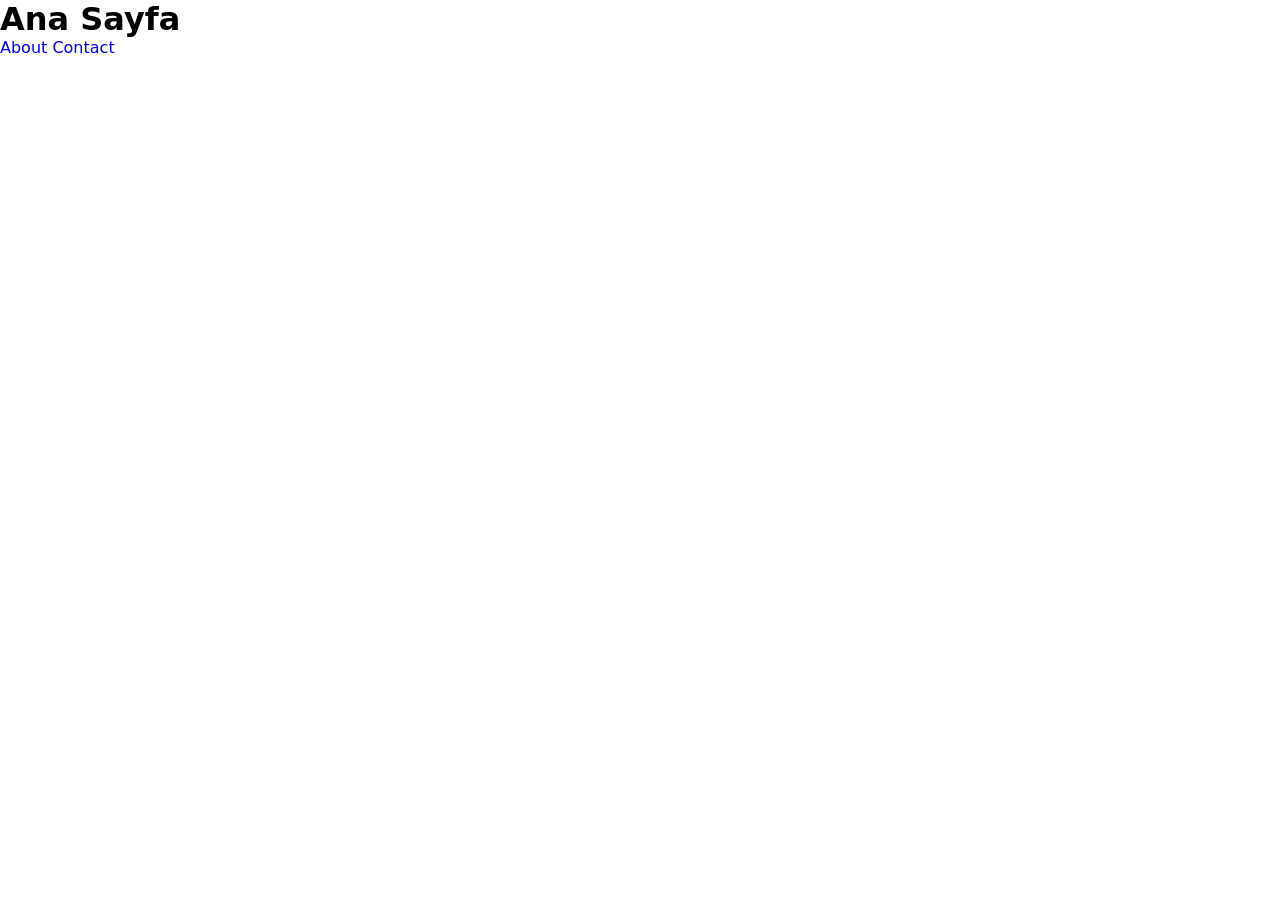
==== index.html @ de40b2c1 "Add files via upload" ====
<!doctype html>
<html lang="tr">

<head>
  <meta charset="utf-8" />
  <meta name="viewport" content="width=device-width, initial-scale=1.0" />
  <link rel="stylesheet" href="style.css" />
</head>

<body>
  <h1>Ana Sayfa</h1>
  <a href="/about">About</a>
  <a href="/contact">Contact</a>

  <script  src="script.js"></script>
</body>

</html>
---- style.css ----
*,
*::before,
*::after {
  margin: 0;
  padding: 0;
  box-sizing: border-box;
}

ul,
ol {
  list-style-type: none;
}

a {
  display: inline-block;
  text-decoration: none;
}

img,
label {
  display: block;
}

button {
  border: none;
  outline: none;
  background-color: transparent;
  cursor: pointer;
  transition: all .2s ease;
}

button:active {
  transform: scale(.92);
}

html {
  font-family: system-ui, -apple-system, BlinkMacSystemFont, 'Segoe UI', Roboto, Oxygen, Ubuntu, Cantarell, 'Open Sans', 'Helvetica Neue', sans-serif;
}

[data-theme="light"] {
  --bg: #f7f7f7;
  --txt: #111;
}

[data-theme="dark"] {
  --bg: #111;
  --txt: #f7f7f7;
}
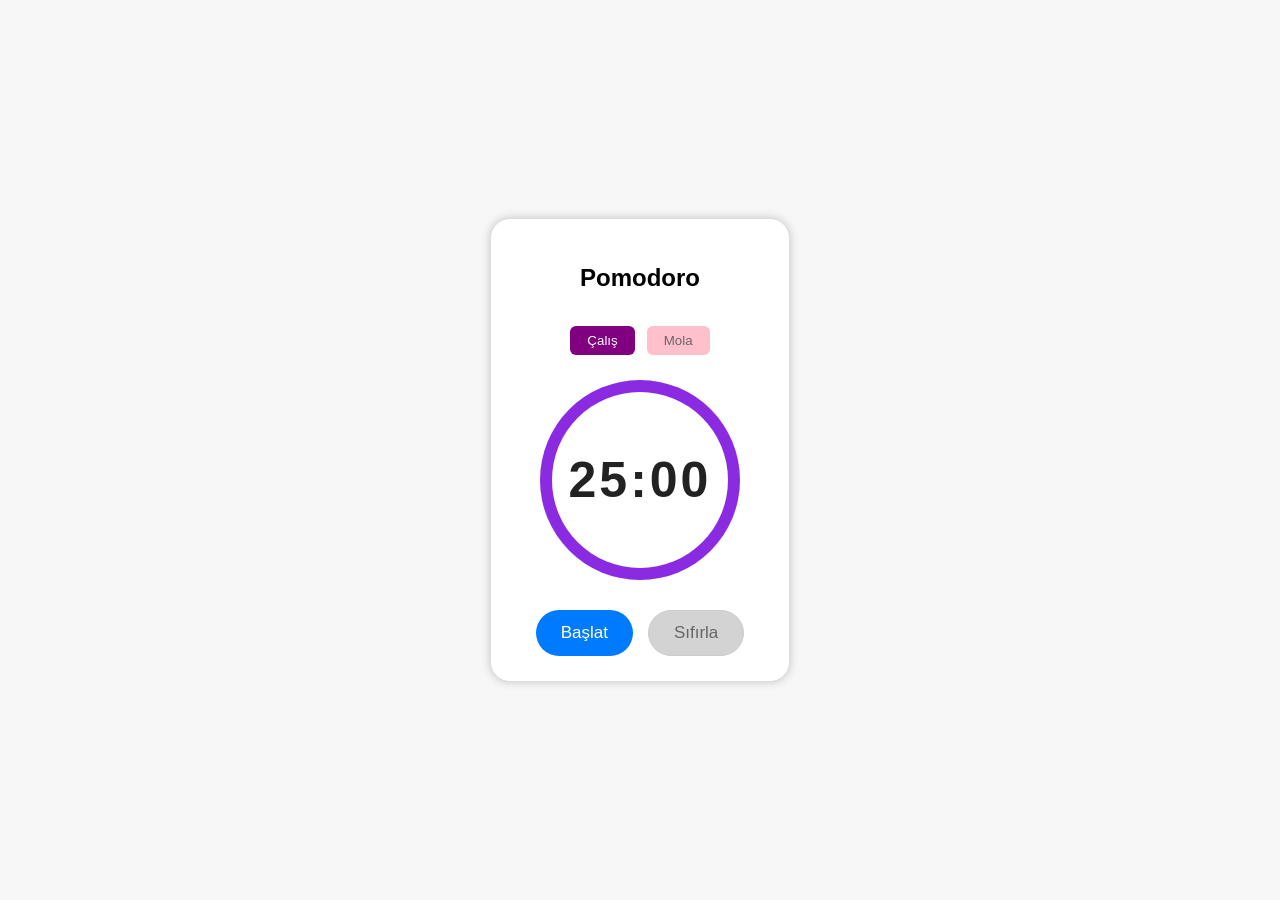
==== commit 3e7f9cae: "Add files via upload" ====
--- a/index.html
+++ b/index.html
@@ -1,18 +1,27 @@
 <!doctype html>
-<html lang="tr">
-
-<head>
-  <meta charset="utf-8" />
-  <meta name="viewport" content="width=device-width, initial-scale=1.0" />
-  <link rel="stylesheet" href="style.css" />
-</head>
-
-<body>
-  <h1>Ana Sayfa</h1>
-  <a href="/about">About</a>
-  <a href="/contact">Contact</a>
-
-  <script  src="script.js"></script>
-</body>
-
+<html>
+  <head>
+    <meta charset="utf-8" />
+    <meta name="viewport" content="width=device-width, initial-scale=1" />
+    <link rel="stylesheet" href="./style.css" />
+  </head>
+  <body>
+    <main class="pomodoro">
+      <section class="container">
+        <h1>Pomodoro</h1>
+        <article class="mode">
+          <button data-time="25" selected>Çalış</button>
+          <button data-time="5">Mola</button>
+        </article>
+        <article class="bar">
+          <div class="timer"></div>
+        </article>
+        <article class="controls">
+          <button class="start" onclick="Start()">Başlat</button>
+          <button class="reset" onclick="Reset()" disabled>Sıfırla</button>
+        </article>
+      </section>
+    </main>
+    <script src="./script.js"></script>
+  </body>
 </html>
--- a/style.css
+++ b/style.css
@@ -1,48 +1,106 @@
-*,
-*::before,
-*::after {
-  margin: 0;
-  padding: 0;
+* {
   box-sizing: border-box;
-}
-
-ul,
-ol {
-  list-style-type: none;
-}
-
-a {
-  display: inline-block;
-  text-decoration: none;
-}
-
-img,
-label {
-  display: block;
+  user-select: none;
 }
 
 button {
   border: none;
   outline: none;
+  cursor: pointer;
   background-color: transparent;
-  cursor: pointer;
-  transition: all .2s ease;
+  transition: all .3s ease;
+  -webkit-ta-highlight-color: transparent;
 }
-
 button:active {
-  transform: scale(.92);
+  transform: scale(.95);
 }
 
 html {
-  font-family: system-ui, -apple-system, BlinkMacSystemFont, 'Segoe UI', Roboto, Oxygen, Ubuntu, Cantarell, 'Open Sans', 'Helvetica Neue', sans-serif;
+  font-family: sans-serif;
 }
 
-[data-theme="light"] {
-  --bg: #f7f7f7;
-  --txt: #111;
+body {
+  margin: 0;
 }
 
-[data-theme="dark"] {
-  --bg: #111;
-  --txt: #f7f7f7;
+.pomodoro {
+  display: grid;
+  place-items: center;
+  height: 100vh;
+  background-color: #f7f7f7;
 }
+
+.container {
+  display: grid;
+  justify-items: center;
+  gap: 15px;
+  min-width: 300px;
+  padding: 25px;
+  border: 1px solid #ddd;
+  border-radius: 20px;
+  box-shadow: 0 0 10px rgba(0, 0, 0, .2);
+  background-color: #fff;
+}
+
+.mode {
+  display: flex;
+  gap: 12px;
+}
+.mode button {
+  padding: 7px 17px;
+  border-radius: 6px;
+  background-color: pink;
+  color: #666;
+}
+.mode button[selected] {
+  background-color: purple;
+  color: #fff;
+}
+
+.bar {
+  display: grid;
+  place-items: center;
+  width: 200px;
+  height: 200px;
+  border: 12px solid transparent;
+  border-radius: 50%;
+  margin-block: 10px 15px;
+  background: linear-gradient(white, white) padding-box, conic-gradient(from 180deg, blueviolet var(--progress, 360deg), transparent 0) border-box;
+}
+
+.timer {
+  font-size: 50px;
+  font-weight: 600;
+  letter-spacing: 3px;
+  color: #222;
+}
+
+.controls {
+  display: flex;
+  gap: 15px;
+}
+
+.controls button {
+  padding: 12px 25px;
+  border-radius: 30px;
+  text-transform: capitalize;
+  font-size: 17px;
+  font-weight: 500;
+  color: #fff;
+}
+
+.controls button.start {
+  background-color: #007bff;
+}
+
+.controls button.reset {
+  background-color: orangered;
+  border: 1px solid transparent;
+}
+
+.controls button.reset:disabled {
+  background-color: lightgray;
+  color: #666;
+  border-color: #ccc;
+  pointer-events: none;
+}
